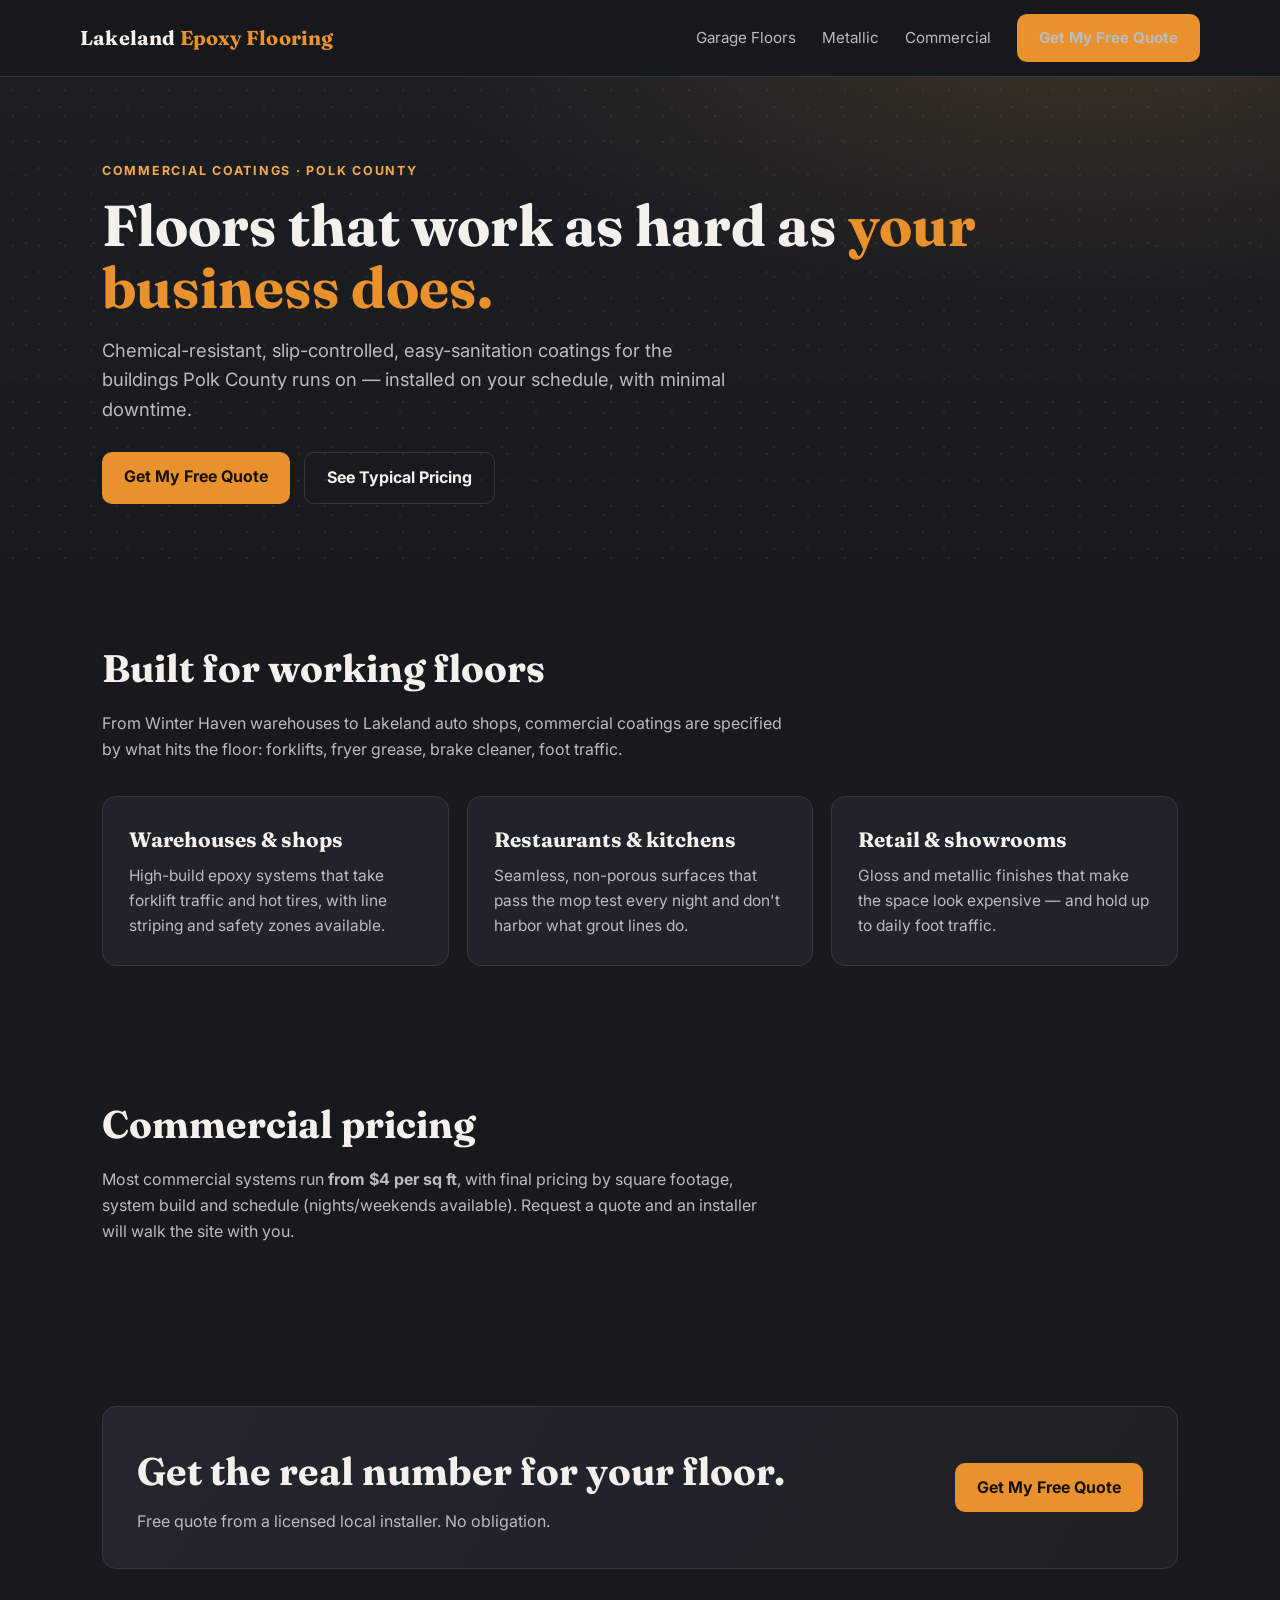
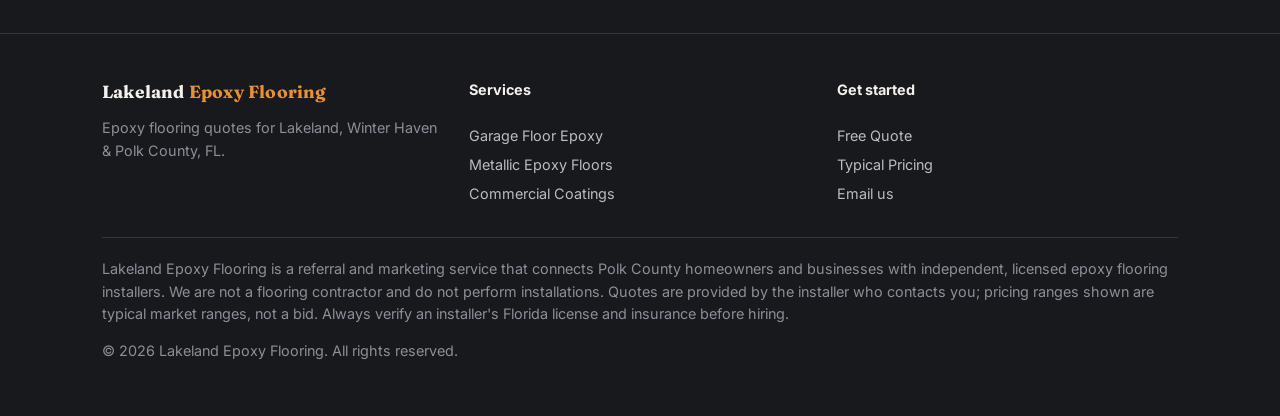
==== commercial-epoxy-flooring.html @ 7a22e384 "Launch Lakeland Epoxy Flooring lead-gen site (5 pages + quote form)" ====
<!DOCTYPE html>
<html lang="en">
<head>
<meta charset="UTF-8">
<meta name="viewport" content="width=device-width, initial-scale=1.0">
<title>Commercial Epoxy Flooring in Lakeland, FL — Warehouses, Shops, Restaurants</title>
<meta name="description" content="Commercial epoxy and polyaspartic floor coatings in Lakeland & Winter Haven, FL — warehouses, auto shops, kitchens, retail. From $4 per sq ft. Free site quotes.">
<link rel="preconnect" href="https://fonts.googleapis.com">
<link href="https://fonts.googleapis.com/css2?family=Fraunces:wght@600;700&family=Inter:wght@400;600;700&display=swap" rel="stylesheet">
<link rel="stylesheet" href="style.css">
</head>
<body>
<header><div class="wrap nav">
<a class="logo" href="index.html">Lakeland <span>Epoxy Flooring</span></a>
<nav class="nav-links">
<a href="garage-epoxy-flooring.html">Garage Floors</a>
<a href="metallic-epoxy-floors.html">Metallic</a>
<a href="commercial-epoxy-flooring.html">Commercial</a>
<a class="btn" href="get-a-quote.html">Get My Free Quote</a>
</nav></div></header>
<div class="hero"><div class="wrap">
<p class="eyebrow">Commercial Coatings · Polk County</p>
<h1>Floors that work as hard as <em>your business does.</em></h1>
<p class="lede">Chemical-resistant, slip-controlled, easy-sanitation coatings for the buildings Polk County runs on — installed on your schedule, with minimal downtime.</p>
<div class="hero-cta"><a class="btn" href="get-a-quote.html">Get My Free Quote</a><a class="btn ghost" href="index.html#pricing">See Typical Pricing</a></div>
</div></div>

<section><div class="wrap">
<h2>Built for working floors</h2>
<p class="sub">From Winter Haven warehouses to Lakeland auto shops, commercial coatings are specified by what hits the floor: forklifts, fryer grease, brake cleaner, foot traffic.</p>
<div class="cards">
<div class="card"><h3>Warehouses &amp; shops</h3><p>High-build epoxy systems that take forklift traffic and hot tires, with line striping and safety zones available.</p></div>
<div class="card"><h3>Restaurants &amp; kitchens</h3><p>Seamless, non-porous surfaces that pass the mop test every night and don't harbor what grout lines do.</p></div>
<div class="card"><h3>Retail &amp; showrooms</h3><p>Gloss and metallic finishes that make the space look expensive — and hold up to daily foot traffic.</p></div>
</div>
</div></section>
<section><div class="wrap">
<h2>Commercial pricing</h2>
<p class="sub">Most commercial systems run <b>from $4 per sq ft</b>, with final pricing by square footage, system build and schedule (nights/weekends available). Request a quote and an installer will walk the site with you.</p>
</div></section>

<section><div class="wrap"><div class="cta-band">
<div><h2 style="margin-bottom:6px">Get the real number for your floor.</h2><p style="color:var(--muted)">Free quote from a licensed local installer. No obligation.</p></div>
<a class="btn" href="get-a-quote.html">Get My Free Quote</a>
</div></div></section>
<footer><div class="wrap">
<div class="cols">
<div><a class="logo" href="index.html" style="font-size:1.1rem">Lakeland <span>Epoxy Flooring</span></a><p style="margin-top:10px">Epoxy flooring quotes for Lakeland, Winter Haven &amp; Polk County, FL.</p></div>
<div><strong style="color:var(--paper)">Services</strong><br><br><a href="garage-epoxy-flooring.html">Garage Floor Epoxy</a><a href="metallic-epoxy-floors.html">Metallic Epoxy Floors</a><a href="commercial-epoxy-flooring.html">Commercial Coatings</a></div>
<div><strong style="color:var(--paper)">Get started</strong><br><br><a href="get-a-quote.html">Free Quote</a><a href="index.html#pricing">Typical Pricing</a><a href="mailto:donmondemorrison+epoxy@gmail.com">Email us</a></div>
</div>
<p class="disclosure">Lakeland Epoxy Flooring is a referral and marketing service that connects Polk County homeowners and businesses with independent, licensed epoxy flooring installers. We are not a flooring contractor and do not perform installations. Quotes are provided by the installer who contacts you; pricing ranges shown are typical market ranges, not a bid. Always verify an installer's Florida license and insurance before hiring.</p>
<p style="margin-top:14px">© 2026 Lakeland Epoxy Flooring. All rights reserved.</p>
</div></footer>
</body>
</html>
---- style.css ----
:root{
  --ink:#17191c; --panel:#202329; --panel2:#262a31; --line:#33373f;
  --amber:#e8912d; --amber2:#f5a94b; --paper:#f4f1ec; --muted:#b9bcc2; --dim:#8b8f98;
  --radius:14px;
}
*{margin:0;padding:0;box-sizing:border-box}
html{scroll-behavior:smooth}
body{font-family:'Inter',system-ui,sans-serif;background:var(--ink);color:var(--paper);line-height:1.6}
a{color:var(--amber2)}
.wrap{max-width:1120px;margin:0 auto;padding:0 22px}
header{position:sticky;top:0;z-index:50;background:rgba(23,25,28,.92);backdrop-filter:blur(8px);border-bottom:1px solid var(--line)}
.nav{display:flex;align-items:center;justify-content:space-between;padding:14px 0}
.logo{font-family:'Fraunces',serif;font-weight:700;font-size:1.25rem;color:var(--paper);text-decoration:none;letter-spacing:.2px}
.logo span{color:var(--amber)}
.nav-links{display:flex;gap:26px;align-items:center}
.nav-links a{color:var(--muted);text-decoration:none;font-size:.95rem}
.nav-links a:hover{color:var(--paper)}
.btn{display:inline-block;background:var(--amber);color:#171207;font-weight:700;padding:12px 22px;border-radius:10px;text-decoration:none;border:0;cursor:pointer;font-size:1rem}
.btn:hover{background:var(--amber2)}
.btn.ghost{background:transparent;border:1px solid var(--line);color:var(--paper)}
.hero{padding:84px 0 70px;background:
  radial-gradient(1100px 480px at 85% -10%,rgba(232,145,45,.16),transparent 60%),
  radial-gradient(rgba(255,255,255,.055) 1px,transparent 1.6px),
  radial-gradient(rgba(232,145,45,.10) 1px,transparent 1.6px),
  linear-gradient(180deg,#1b1e23,#17191c);
  background-size:auto,26px 26px,34px 34px,auto;background-position:0 0,0 0,9px 13px,0 0}
.eyebrow{color:var(--amber2);font-weight:700;letter-spacing:.14em;text-transform:uppercase;font-size:.78rem}
h1{font-family:'Fraunces',serif;font-size:clamp(2.3rem,5.2vw,3.6rem);line-height:1.08;margin:14px 0 16px}
h1 em{color:var(--amber);font-style:normal}
.lede{font-size:1.15rem;color:var(--muted);max-width:640px}
.hero-cta{display:flex;gap:14px;margin-top:28px;flex-wrap:wrap}
.hero-points{display:flex;gap:26px;margin-top:34px;flex-wrap:wrap;color:var(--muted);font-size:.95rem}
.hero-points b{color:var(--paper)}
section{padding:64px 0}
h2{font-family:'Fraunces',serif;font-size:clamp(1.7rem,3.4vw,2.4rem);margin-bottom:12px}
.sub{color:var(--muted);max-width:680px;margin-bottom:34px}
.cards{display:grid;grid-template-columns:repeat(auto-fit,minmax(290px,1fr));gap:18px}
.card{background:var(--panel);border:1px solid var(--line);border-radius:var(--radius);padding:26px}
.card h3{font-family:'Fraunces',serif;font-size:1.3rem;margin-bottom:8px}
.card p{color:var(--muted);font-size:.97rem}
.card .price{color:var(--amber2);font-weight:700;margin-top:12px;display:block}
.card a.more{font-weight:600;text-decoration:none}
table{width:100%;border-collapse:collapse;background:var(--panel);border:1px solid var(--line);border-radius:var(--radius);overflow:hidden}
th,td{padding:14px 18px;text-align:left;border-bottom:1px solid var(--line);font-size:.98rem}
th{color:var(--amber2);font-weight:700;background:var(--panel2)}
tr:last-child td{border-bottom:0}
td:last-child{font-weight:700;color:var(--paper)}
.steps{display:grid;grid-template-columns:repeat(auto-fit,minmax(260px,1fr));gap:18px}
.step{background:var(--panel);border:1px solid var(--line);border-radius:var(--radius);padding:24px}
.step .n{font-family:'Fraunces',serif;font-size:2rem;color:var(--amber);display:block}
.step p{color:var(--muted);font-size:.97rem}
.chips{display:flex;flex-wrap:wrap;gap:10px}
.chip{border:1px solid var(--line);background:var(--panel);padding:8px 16px;border-radius:999px;font-size:.92rem;color:var(--muted)}
.faq details{background:var(--panel);border:1px solid var(--line);border-radius:var(--radius);padding:18px 22px;margin-bottom:12px}
.faq summary{font-weight:700;cursor:pointer;font-size:1.02rem}
.faq p{color:var(--muted);margin-top:8px}
form.quote{background:var(--panel);border:1px solid var(--line);border-radius:var(--radius);padding:28px;max-width:720px}
.grid2{display:grid;grid-template-columns:1fr 1fr;gap:16px}
label{display:block;font-size:.9rem;font-weight:600;margin-bottom:6px}
input,select,textarea{width:100%;background:var(--ink);border:1px solid var(--line);border-radius:9px;color:var(--paper);padding:12px 14px;font:inherit;font-size:.98rem;margin-bottom:16px}
textarea{min-height:110px;resize:vertical}
.fineprint{color:var(--dim);font-size:.85rem}
footer{border-top:1px solid var(--line);padding:44px 0 54px;color:var(--dim);font-size:.9rem}
footer .cols{display:grid;grid-template-columns:repeat(auto-fit,minmax(220px,1fr));gap:26px;margin-bottom:26px}
footer a{color:var(--muted);text-decoration:none;display:block;margin-bottom:6px}
footer a:hover{color:var(--paper)}
.disclosure{border-top:1px solid var(--line);padding-top:20px;line-height:1.55}
.cta-band{background:linear-gradient(120deg,#23262d,#1d2025);border:1px solid var(--line);border-radius:var(--radius);padding:34px;display:flex;justify-content:space-between;align-items:center;gap:20px;flex-wrap:wrap}
@media(max-width:720px){.nav-links a:not(.btn){display:none}.grid2{grid-template-columns:1fr}.hero{padding:56px 0 48px}}
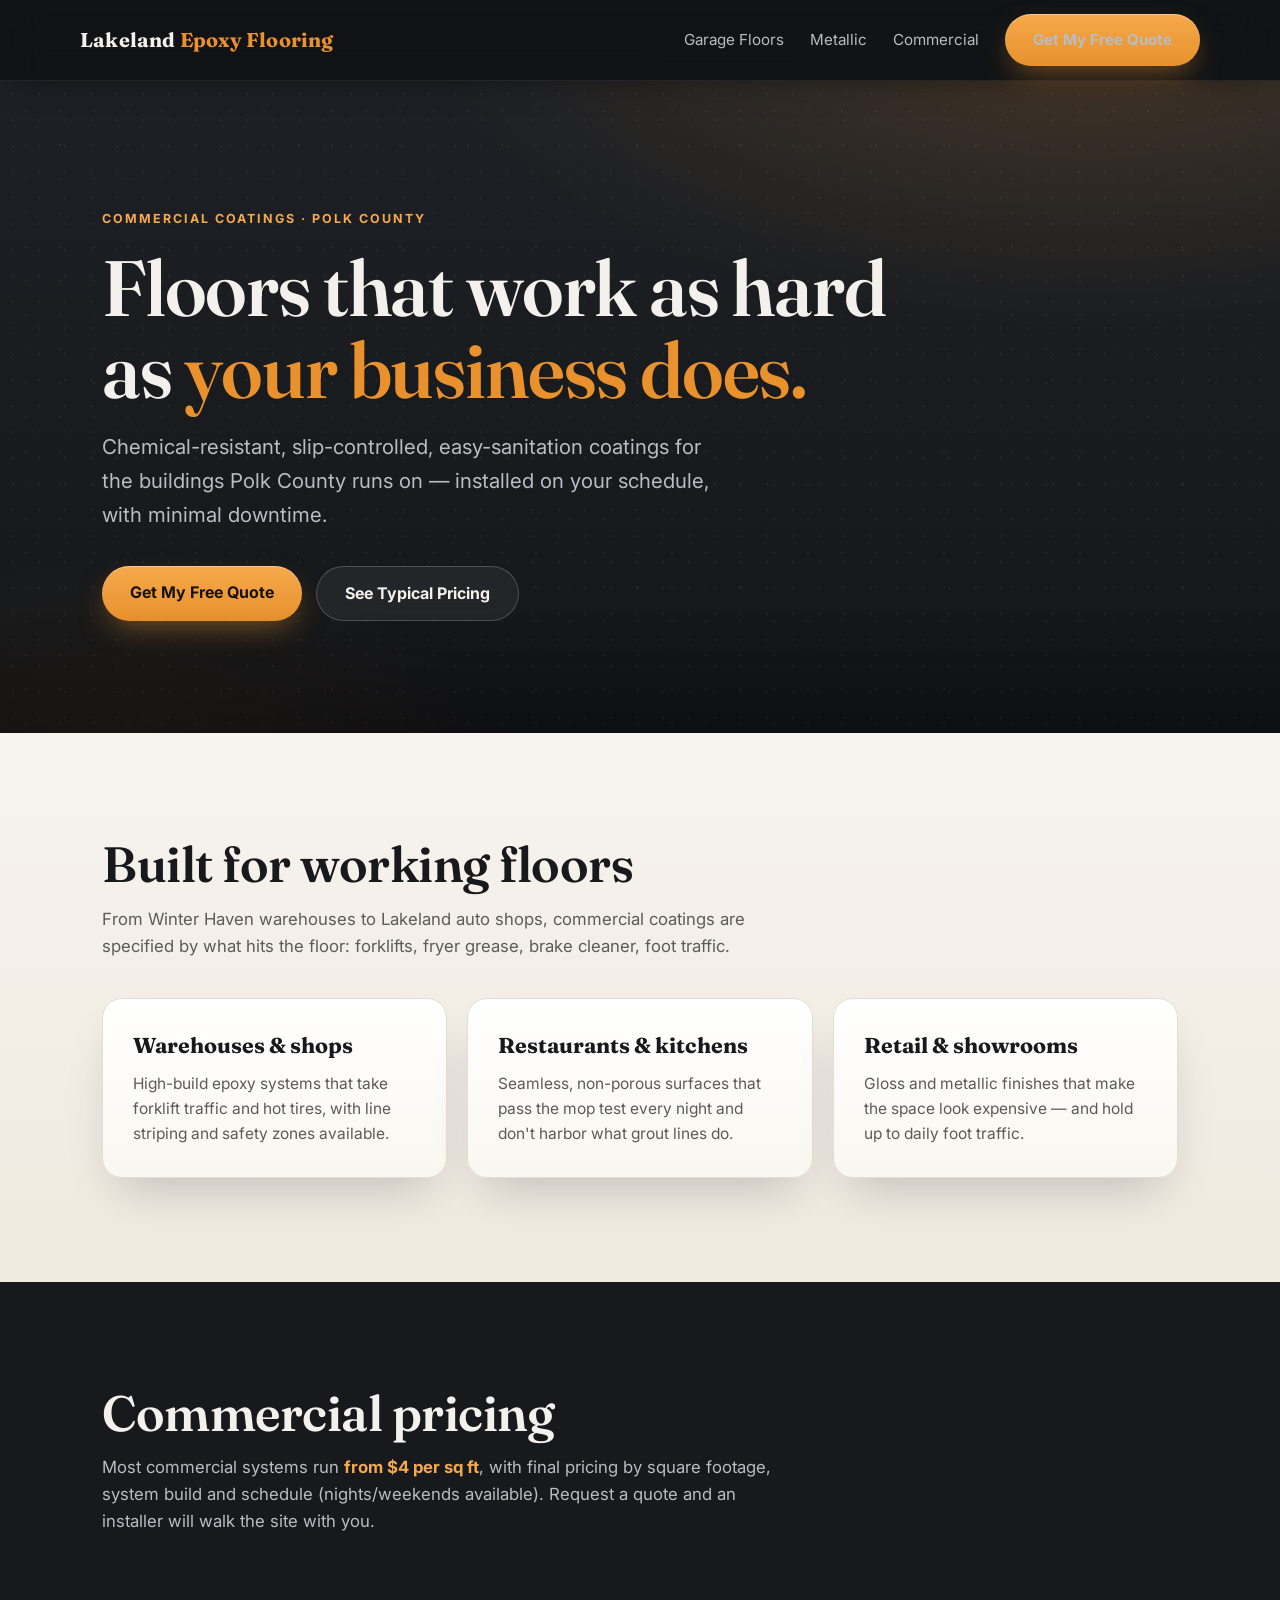
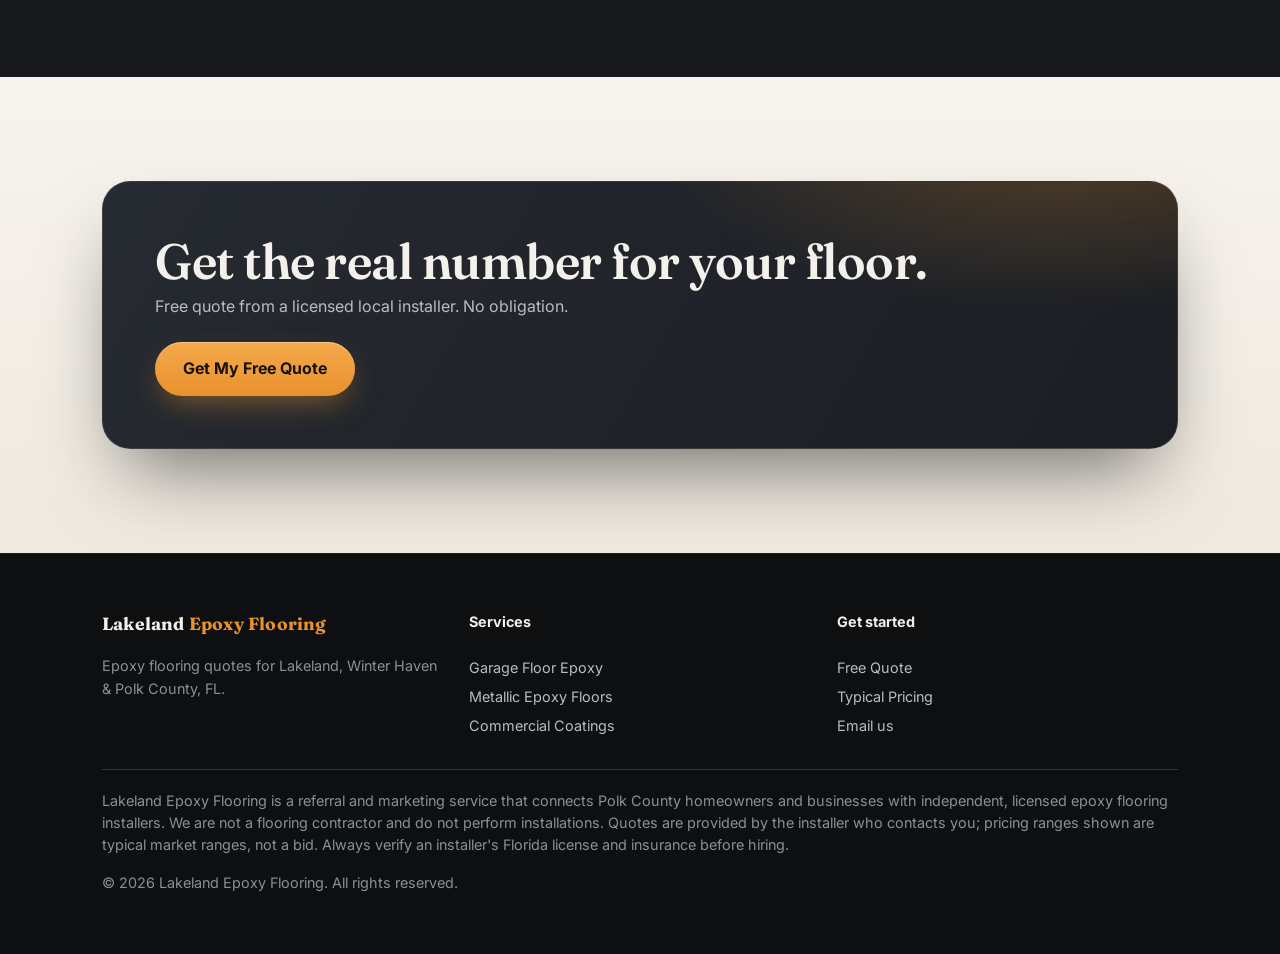
==== commit 497f476f: "Cinematic Apple redesign: full-bleed photo hero, glass header, depth cards, reveal motion" ====
--- a/commercial-epoxy-flooring.html
+++ b/commercial-epoxy-flooring.html
@@ -5,6 +5,11 @@
 <meta name="viewport" content="width=device-width, initial-scale=1.0">
 <title>Commercial Epoxy Flooring in Lakeland, FL — Warehouses, Shops, Restaurants</title>
 <meta name="description" content="Commercial epoxy and polyaspartic floor coatings in Lakeland & Winter Haven, FL — warehouses, auto shops, kitchens, retail. From $4 per sq ft. Free site quotes.">
+<meta property="og:title" content="Commercial Epoxy Flooring in Lakeland, FL — Warehouses, Shops, Restaurants">
+<meta property="og:description" content="Commercial epoxy and polyaspartic floor coatings in Lakeland & Winter Haven, FL — warehouses, auto shops, kitchens, retail. From $4 per sq ft. Free site quotes.">
+<meta property="og:type" content="website">
+<link rel="icon" type="image/svg+xml" href="favicon.svg">
+<meta name="google-site-verification" content="QB-ssv-MjZdVz-dJ-gzDWv2qY6BC9JkV1xSJGt7VMZ8" />
 <link rel="preconnect" href="https://fonts.googleapis.com">
 <link href="https://fonts.googleapis.com/css2?family=Fraunces:wght@600;700&family=Inter:wght@400;600;700&display=swap" rel="stylesheet">
 <link rel="stylesheet" href="style.css">
@@ -52,5 +57,8 @@
 <p class="disclosure">Lakeland Epoxy Flooring is a referral and marketing service that connects Polk County homeowners and businesses with independent, licensed epoxy flooring installers. We are not a flooring contractor and do not perform installations. Quotes are provided by the installer who contacts you; pricing ranges shown are typical market ranges, not a bid. Always verify an installer's Florida license and insurance before hiring.</p>
 <p style="margin-top:14px">© 2026 Lakeland Epoxy Flooring. All rights reserved.</p>
 </div></footer>
+<script>
+(function(){var R=window.matchMedia('(prefers-reduced-motion: reduce)').matches;if(R||!('IntersectionObserver' in window))return;var els=document.querySelectorAll('.card,.step,.cta-band,table,.faq details,.hero-points,.chips,.quote');if(!els.length)return;els.forEach(function(e){e.classList.add('rv')});var io=new IntersectionObserver(function(es){es.forEach(function(en){if(en.isIntersecting){en.target.classList.add('in');io.unobserve(en.target)}})},{threshold:.1});els.forEach(function(e,i){e.style.transitionDelay=(i%3)*70+'ms';io.observe(e)})})();
+</script>
 </body>
 </html>
--- a/style.css
+++ b/style.css
@@ -1,69 +1,188 @@
+/* ============================================================
+   LAKELAND EPOXY FLOORING — Cinematic Design System
+   Apple-grade: full-bleed heroes, huge display type, glass,
+   layered depth, 3D card tilt, reveal-on-scroll.
+   Palette: charcoal + amber · Fraunces / Inter · no libraries
+   ============================================================ */
 :root{
-  --ink:#17191c; --panel:#202329; --panel2:#262a31; --line:#33373f;
-  --amber:#e8912d; --amber2:#f5a94b; --paper:#f4f1ec; --muted:#b9bcc2; --dim:#8b8f98;
-  --radius:14px;
+  --ink:#17191c; --ink2:#0e0f11;
+  --panel:#202329; --panel2:#262a31; --line:#33373f;
+  --amber:#e8912d; --amber2:#f5a94b; --amber-deep:#b96a12;
+  --paper:#f4f1ec; --muted:#b9bcc2; --dim:#8b8f98;
+  --muted-d:#5d5b56; --line-l:#e3ded1;
+  --radius:14px; --radius-lg:24px;
+  --ease:cubic-bezier(.22,1,.36,1);
+  --shadow-card:0 1px 0 rgba(255,255,255,.05) inset,0 24px 48px -12px rgba(0,0,0,.45);
+  --shadow-card-l:0 1px 0 rgba(255,255,255,.9) inset,0 24px 48px -16px rgba(23,25,28,.22);
 }
 *{margin:0;padding:0;box-sizing:border-box}
 html{scroll-behavior:smooth}
-body{font-family:'Inter',system-ui,sans-serif;background:var(--ink);color:var(--paper);line-height:1.6}
+body{font-family:'Inter',system-ui,sans-serif;background:var(--ink);color:var(--paper);line-height:1.6;-webkit-font-smoothing:antialiased;text-rendering:optimizeLegibility;overflow-x:hidden}
+::selection{background:var(--amber);color:#171207}
 a{color:var(--amber2)}
+img{max-width:100%}
 .wrap{max-width:1120px;margin:0 auto;padding:0 22px}
-header{position:sticky;top:0;z-index:50;background:rgba(23,25,28,.92);backdrop-filter:blur(8px);border-bottom:1px solid var(--line)}
+:focus-visible{outline:2px solid var(--amber2);outline-offset:3px;border-radius:4px}
+
+/* ---------- Glass sticky header ---------- */
+header{position:sticky;top:0;z-index:50;background:rgba(16,17,20,.68);-webkit-backdrop-filter:blur(18px) saturate(160%);backdrop-filter:blur(18px) saturate(160%);border-bottom:1px solid rgba(255,255,255,.08);box-shadow:0 12px 32px -16px rgba(0,0,0,.5)}
 .nav{display:flex;align-items:center;justify-content:space-between;padding:14px 0}
 .logo{font-family:'Fraunces',serif;font-weight:700;font-size:1.25rem;color:var(--paper);text-decoration:none;letter-spacing:.2px}
 .logo span{color:var(--amber)}
 .nav-links{display:flex;gap:26px;align-items:center}
-.nav-links a{color:var(--muted);text-decoration:none;font-size:.95rem}
+.nav-links a{color:var(--muted);text-decoration:none;font-size:.95rem;transition:color .3s var(--ease)}
 .nav-links a:hover{color:var(--paper)}
-.btn{display:inline-block;background:var(--amber);color:#171207;font-weight:700;padding:12px 22px;border-radius:10px;text-decoration:none;border:0;cursor:pointer;font-size:1rem}
-.btn:hover{background:var(--amber2)}
-.btn.ghost{background:transparent;border:1px solid var(--line);color:var(--paper)}
-.hero{padding:84px 0 70px;background:
-  radial-gradient(1100px 480px at 85% -10%,rgba(232,145,45,.16),transparent 60%),
-  radial-gradient(rgba(255,255,255,.055) 1px,transparent 1.6px),
-  radial-gradient(rgba(232,145,45,.10) 1px,transparent 1.6px),
-  linear-gradient(180deg,#1b1e23,#17191c);
-  background-size:auto,26px 26px,34px 34px,auto;background-position:0 0,0 0,9px 13px,0 0}
-.eyebrow{color:var(--amber2);font-weight:700;letter-spacing:.14em;text-transform:uppercase;font-size:.78rem}
-h1{font-family:'Fraunces',serif;font-size:clamp(2.3rem,5.2vw,3.6rem);line-height:1.08;margin:14px 0 16px}
+
+/* ---------- Buttons ---------- */
+.btn{display:inline-block;background:linear-gradient(180deg,var(--amber2),var(--amber));color:#171207;font-weight:700;padding:14px 28px;border-radius:999px;text-decoration:none;border:0;cursor:pointer;font-size:1rem;box-shadow:0 12px 30px -8px rgba(232,145,45,.5),0 1px 0 rgba(255,255,255,.35) inset;transition:transform .45s var(--ease),box-shadow .45s var(--ease),background .3s}
+.btn:hover{background:linear-gradient(180deg,#ffb35e,var(--amber2));transform:translateY(-2px);box-shadow:0 20px 40px -10px rgba(232,145,45,.55),0 1px 0 rgba(255,255,255,.35) inset}
+.btn:active{transform:translateY(0)}
+.btn.ghost{background:rgba(255,255,255,.06);-webkit-backdrop-filter:blur(10px);backdrop-filter:blur(10px);border:1px solid rgba(255,255,255,.2);color:var(--paper);box-shadow:none}
+.btn.ghost:hover{background:rgba(255,255,255,.12);box-shadow:0 14px 30px -12px rgba(0,0,0,.5)}
+
+/* ---------- Cinematic hero (gradient) ---------- */
+.hero{position:relative;padding:128px 0 112px;overflow:hidden;background:
+  radial-gradient(1100px 520px at 85% -10%,rgba(232,145,45,.2),transparent 60%),
+  radial-gradient(700px 420px at 8% 110%,rgba(232,145,45,.08),transparent 60%),
+  radial-gradient(rgba(255,255,255,.05) 1px,transparent 1.6px),
+  radial-gradient(rgba(232,145,45,.09) 1px,transparent 1.6px),
+  linear-gradient(180deg,#1d2025,#17191c 70%,#141518);
+  background-size:auto,auto,26px 26px,34px 34px,auto;background-position:0 0,0 0,0 0,9px 13px,0 0}
+.hero::after{content:"";position:absolute;inset:auto 0 0 0;height:120px;background:linear-gradient(180deg,transparent,rgba(0,0,0,.28));pointer-events:none}
+.eyebrow{color:var(--amber2);font-weight:700;letter-spacing:.16em;text-transform:uppercase;font-size:.78rem}
+h1{font-family:'Fraunces',serif;font-weight:600;font-size:clamp(2.7rem,6.4vw,4.9rem);line-height:1.04;letter-spacing:-.015em;margin:18px 0 20px;max-width:16ch}
 h1 em{color:var(--amber);font-style:normal}
-.lede{font-size:1.15rem;color:var(--muted);max-width:640px}
-.hero-cta{display:flex;gap:14px;margin-top:28px;flex-wrap:wrap}
-.hero-points{display:flex;gap:26px;margin-top:34px;flex-wrap:wrap;color:var(--muted);font-size:.95rem}
+.lede{font-size:clamp(1.08rem,1.6vw,1.28rem);color:var(--muted);max-width:620px;line-height:1.65}
+.hero-cta{display:flex;gap:14px;margin-top:34px;flex-wrap:wrap}
+.hero-points{display:flex;gap:12px;margin-top:38px;flex-wrap:wrap;color:var(--muted);font-size:.95rem}
+.hero-points span{background:rgba(255,255,255,.05);border:1px solid rgba(255,255,255,.1);-webkit-backdrop-filter:blur(8px);backdrop-filter:blur(8px);padding:9px 16px;border-radius:999px}
 .hero-points b{color:var(--paper)}
-section{padding:64px 0}
-h2{font-family:'Fraunces',serif;font-size:clamp(1.7rem,3.4vw,2.4rem);margin-bottom:12px}
-.sub{color:var(--muted);max-width:680px;margin-bottom:34px}
-.cards{display:grid;grid-template-columns:repeat(auto-fit,minmax(290px,1fr));gap:18px}
-.card{background:var(--panel);border:1px solid var(--line);border-radius:var(--radius);padding:26px}
-.card h3{font-family:'Fraunces',serif;font-size:1.3rem;margin-bottom:8px}
+
+/* ---------- Full-bleed photo hero (index) ---------- */
+.hero-photo{min-height:94vh;display:flex;align-items:flex-end;padding:120px 0 72px;background:#0c0d0f}
+.hero-photo .wrap{position:relative;z-index:2;width:100%}
+.hero-photo .hero-img{position:absolute;inset:0;margin:0;z-index:0}
+.hero-photo .hero-img img{display:block;width:100%;height:100%;object-fit:cover;border:0;border-radius:0}
+.hero-photo::before{content:"";position:absolute;inset:0;z-index:1;background:
+  radial-gradient(900px 480px at 85% -10%,rgba(232,145,45,.22),transparent 60%),
+  linear-gradient(180deg,rgba(10,11,13,.62) 0%,rgba(10,11,13,.28) 38%,rgba(10,11,13,.55) 68%,rgba(12,12,14,.94) 100%);pointer-events:none}
+.hero-photo::after{display:none}
+.hero-photo h1{text-shadow:0 4px 34px rgba(0,0,0,.55)}
+.hero-photo .lede{color:#d8d5cd;text-shadow:0 2px 18px rgba(0,0,0,.6)}
+.hero-photo .hero-points span{background:rgba(14,15,17,.42);border-color:rgba(255,255,255,.16);-webkit-backdrop-filter:blur(12px);backdrop-filter:blur(12px);color:#cfccc4}
+.hero-img{margin-top:36px}
+.hero-img img{display:block;width:100%;height:auto;border-radius:var(--radius-lg);border:1px solid var(--line)}
+
+/* ---------- Sections: alternating dark / light bands ---------- */
+section{padding:104px 0;position:relative}
+body>section:nth-of-type(odd){background:linear-gradient(180deg,#f7f4ee,#efe9df);color:var(--ink)}
+body>section:nth-of-type(odd) h2{color:var(--ink)}
+body>section:nth-of-type(odd) .sub{color:var(--muted-d)}
+body>section:nth-of-type(odd) .fineprint{color:#8a877f}
+body>section:nth-of-type(odd) .eyebrow{color:var(--amber-deep)}
+body>section:nth-of-type(odd) .lede{color:var(--muted-d)}
+body>section:nth-of-type(odd) h1{color:var(--ink)}
+h2{font-family:'Fraunces',serif;font-weight:600;font-size:clamp(2rem,4.2vw,3.1rem);line-height:1.1;letter-spacing:-.01em;margin-bottom:14px}
+.sub{color:var(--muted);max-width:680px;margin-bottom:38px;font-size:1.05rem}
+.sub b{color:var(--amber2)}
+body>section:nth-of-type(odd) .sub b{color:var(--amber-deep)}
+
+/* ---------- Cards with depth + 3D tilt ---------- */
+.cards{display:grid;grid-template-columns:repeat(auto-fit,minmax(290px,1fr));gap:20px;perspective:1200px}
+.card{background:linear-gradient(180deg,var(--panel2),var(--panel));border:1px solid rgba(255,255,255,.07);border-radius:20px;padding:30px;box-shadow:var(--shadow-card);transform-style:preserve-3d;transition:transform .55s var(--ease),box-shadow .55s var(--ease),border-color .4s}
+.card:hover{transform:translateY(-7px) rotateX(2.2deg) rotateY(-2.2deg);border-color:rgba(232,145,45,.45);box-shadow:0 1px 0 rgba(255,255,255,.06) inset,0 38px 64px -16px rgba(0,0,0,.6)}
+.card h3{font-family:'Fraunces',serif;font-size:1.35rem;margin-bottom:9px}
 .card p{color:var(--muted);font-size:.97rem}
-.card .price{color:var(--amber2);font-weight:700;margin-top:12px;display:block}
-.card a.more{font-weight:600;text-decoration:none}
-table{width:100%;border-collapse:collapse;background:var(--panel);border:1px solid var(--line);border-radius:var(--radius);overflow:hidden}
-th,td{padding:14px 18px;text-align:left;border-bottom:1px solid var(--line);font-size:.98rem}
-th{color:var(--amber2);font-weight:700;background:var(--panel2)}
+.card .price{color:var(--amber2);font-weight:700;margin-top:14px;display:block;font-size:1.02rem}
+.card a.more{font-weight:600;text-decoration:none;display:inline-block;margin-top:8px}
+body>section:nth-of-type(odd) .card{background:linear-gradient(180deg,#ffffff,#faf7f0);border-color:var(--line-l);box-shadow:var(--shadow-card-l)}
+body>section:nth-of-type(odd) .card:hover{border-color:rgba(185,106,18,.5)}
+body>section:nth-of-type(odd) .card h3{color:var(--ink)}
+body>section:nth-of-type(odd) .card p{color:var(--muted-d)}
+body>section:nth-of-type(odd) .card .price{color:var(--amber-deep)}
+body>section:nth-of-type(odd) .card a.more{color:var(--amber-deep)}
+
+/* ---------- Pricing table ---------- */
+table{width:100%;border-collapse:separate;border-spacing:0;background:linear-gradient(180deg,var(--panel2),var(--panel));border:1px solid rgba(255,255,255,.07);border-radius:20px;overflow:hidden;box-shadow:var(--shadow-card)}
+th,td{padding:17px 20px;text-align:left;border-bottom:1px solid var(--line);font-size:.99rem}
+th{color:var(--amber2);font-weight:700;background:rgba(255,255,255,.03);letter-spacing:.02em}
 tr:last-child td{border-bottom:0}
+tbody tr,table tr{transition:background .3s}
 td:last-child{font-weight:700;color:var(--paper)}
-.steps{display:grid;grid-template-columns:repeat(auto-fit,minmax(260px,1fr));gap:18px}
-.step{background:var(--panel);border:1px solid var(--line);border-radius:var(--radius);padding:24px}
-.step .n{font-family:'Fraunces',serif;font-size:2rem;color:var(--amber);display:block}
+body>section:nth-of-type(odd) table{background:#fff;border-color:var(--line-l);box-shadow:var(--shadow-card-l)}
+body>section:nth-of-type(odd) th{color:var(--amber-deep);background:#f4eddc;border-color:var(--line-l)}
+body>section:nth-of-type(odd) td{border-color:#ece5d3}
+body>section:nth-of-type(odd) td:last-child{color:var(--ink)}
+
+/* ---------- Steps ---------- */
+.steps{display:grid;grid-template-columns:repeat(auto-fit,minmax(260px,1fr));gap:20px;perspective:1200px}
+.step{background:linear-gradient(180deg,var(--panel2),var(--panel));border:1px solid rgba(255,255,255,.07);border-radius:20px;padding:28px;box-shadow:var(--shadow-card);transition:transform .55s var(--ease),box-shadow .55s var(--ease)}
+.step:hover{transform:translateY(-6px)}
+.step .n{font-family:'Fraunces',serif;font-size:2.6rem;line-height:1;color:var(--amber);display:block;margin-bottom:10px}
+.step h3{font-family:'Fraunces',serif;font-size:1.25rem;margin-bottom:7px}
 .step p{color:var(--muted);font-size:.97rem}
+body>section:nth-of-type(odd) .step{background:linear-gradient(180deg,#ffffff,#faf7f0);border-color:var(--line-l);box-shadow:var(--shadow-card-l)}
+body>section:nth-of-type(odd) .step h3{color:var(--ink)}
+body>section:nth-of-type(odd) .step p{color:var(--muted-d)}
+body>section:nth-of-type(odd) .step .n{color:var(--amber-deep)}
+
+/* ---------- Area chips ---------- */
 .chips{display:flex;flex-wrap:wrap;gap:10px}
-.chip{border:1px solid var(--line);background:var(--panel);padding:8px 16px;border-radius:999px;font-size:.92rem;color:var(--muted)}
-.faq details{background:var(--panel);border:1px solid var(--line);border-radius:var(--radius);padding:18px 22px;margin-bottom:12px}
-.faq summary{font-weight:700;cursor:pointer;font-size:1.02rem}
-.faq p{color:var(--muted);margin-top:8px}
-form.quote{background:var(--panel);border:1px solid var(--line);border-radius:var(--radius);padding:28px;max-width:720px}
+.chip{border:1px solid rgba(255,255,255,.1);background:rgba(255,255,255,.04);padding:10px 18px;border-radius:999px;font-size:.92rem;color:var(--muted);transition:transform .4s var(--ease),border-color .3s,background .3s}
+a.chip:hover{transform:translateY(-2px);border-color:rgba(232,145,45,.55);background:rgba(232,145,45,.08)}
+body>section:nth-of-type(odd) .chip{background:#fff;border-color:var(--line-l);color:var(--muted-d)}
+
+/* ---------- FAQ ---------- */
+.faq details{background:linear-gradient(180deg,var(--panel2),var(--panel));border:1px solid rgba(255,255,255,.07);border-radius:18px;padding:20px 24px;margin-bottom:12px;box-shadow:0 14px 30px -14px rgba(0,0,0,.4);transition:border-color .3s}
+.faq details:hover,.faq details[open]{border-color:rgba(232,145,45,.4)}
+.faq summary{font-weight:700;cursor:pointer;font-size:1.03rem}
+.faq p{color:var(--muted);margin-top:9px}
+body>section:nth-of-type(odd) .faq details,body>section:nth-of-type(odd).faq details{background:#fff;border-color:var(--line-l);box-shadow:var(--shadow-card-l)}
+body>section:nth-of-type(odd) .faq summary{color:var(--ink)}
+body>section:nth-of-type(odd) .faq p{color:var(--muted-d)}
+
+/* ---------- Quote / form panel (page chrome around the form) ---------- */
+.quote,form.quote{background:linear-gradient(180deg,var(--panel2),var(--panel));border:1px solid rgba(255,255,255,.08);border-radius:var(--radius-lg);padding:clamp(16px,3vw,32px);max-width:820px;box-shadow:0 40px 80px -24px rgba(0,0,0,.55)}
+.quote iframe{display:block;border:0;border-radius:14px;background:#fff;max-width:100%}
 .grid2{display:grid;grid-template-columns:1fr 1fr;gap:16px}
 label{display:block;font-size:.9rem;font-weight:600;margin-bottom:6px}
-input,select,textarea{width:100%;background:var(--ink);border:1px solid var(--line);border-radius:9px;color:var(--paper);padding:12px 14px;font:inherit;font-size:.98rem;margin-bottom:16px}
+input,select,textarea{width:100%;background:var(--ink);border:1px solid var(--line);border-radius:12px;color:var(--paper);padding:13px 15px;font:inherit;font-size:.98rem;margin-bottom:16px}
+input:focus,select:focus,textarea:focus{border-color:var(--amber);outline:none;box-shadow:0 0 0 3px rgba(232,145,45,.25)}
 textarea{min-height:110px;resize:vertical}
 .fineprint{color:var(--dim);font-size:.85rem}
-footer{border-top:1px solid var(--line);padding:44px 0 54px;color:var(--dim);font-size:.9rem}
+
+/* ---------- CTA band ---------- */
+.cta-band{background:radial-gradient(700px 300px at 90% -20%,rgba(232,145,45,.28),transparent 60%),linear-gradient(120deg,#262a31,#1b1e23);border:1px solid rgba(255,255,255,.09);border-radius:28px;padding:clamp(30px,4.5vw,52px);display:flex;justify-content:space-between;align-items:center;gap:22px;flex-wrap:wrap;box-shadow:0 40px 80px -24px rgba(0,0,0,.55)}
+.cta-band h2{color:var(--paper)}
+body>section:nth-of-type(odd) .cta-band h2{color:var(--paper)}
+.cta-band p{color:var(--muted)}
+
+/* ---------- Footer ---------- */
+footer{background:var(--ink2);border-top:1px solid rgba(255,255,255,.07);padding:56px 0 60px;color:var(--dim);font-size:.9rem}
 footer .cols{display:grid;grid-template-columns:repeat(auto-fit,minmax(220px,1fr));gap:26px;margin-bottom:26px}
-footer a{color:var(--muted);text-decoration:none;display:block;margin-bottom:6px}
+footer a{color:var(--muted);text-decoration:none;display:block;margin-bottom:6px;transition:color .3s}
 footer a:hover{color:var(--paper)}
+footer .logo{display:inline-block}
 .disclosure{border-top:1px solid var(--line);padding-top:20px;line-height:1.55}
-.cta-band{background:linear-gradient(120deg,#23262d,#1d2025);border:1px solid var(--line);border-radius:var(--radius);padding:34px;display:flex;justify-content:space-between;align-items:center;gap:20px;flex-wrap:wrap}
-@media(max-width:720px){.nav-links a:not(.btn){display:none}.grid2{grid-template-columns:1fr}.hero{padding:56px 0 48px}}
+
+/* ---------- Reveal on scroll (JS adds .rv, IO adds .in) ---------- */
+.rv{opacity:0;transform:translateY(30px) scale(.985)}
+.rv.in{opacity:1;transform:none;transition:opacity .95s var(--ease),transform .95s var(--ease)}
+
+/* ---------- Responsive ---------- */
+@media(max-width:720px){
+  .nav-links a:not(.btn){display:none}
+  .grid2{grid-template-columns:1fr}
+  .hero{padding:84px 0 72px}
+  .hero-photo{min-height:88vh;padding:96px 0 52px}
+  section{padding:72px 0}
+  h1{font-size:clamp(2.4rem,11vw,3.4rem)}
+}
+
+/* ---------- Reduced motion ---------- */
+@media (prefers-reduced-motion: reduce){
+  html{scroll-behavior:auto}
+  *,*::before,*::after{transition:none!important;animation:none!important}
+  .rv{opacity:1;transform:none}
+  .card:hover,.step:hover,.btn:hover,a.chip:hover{transform:none}
+}
